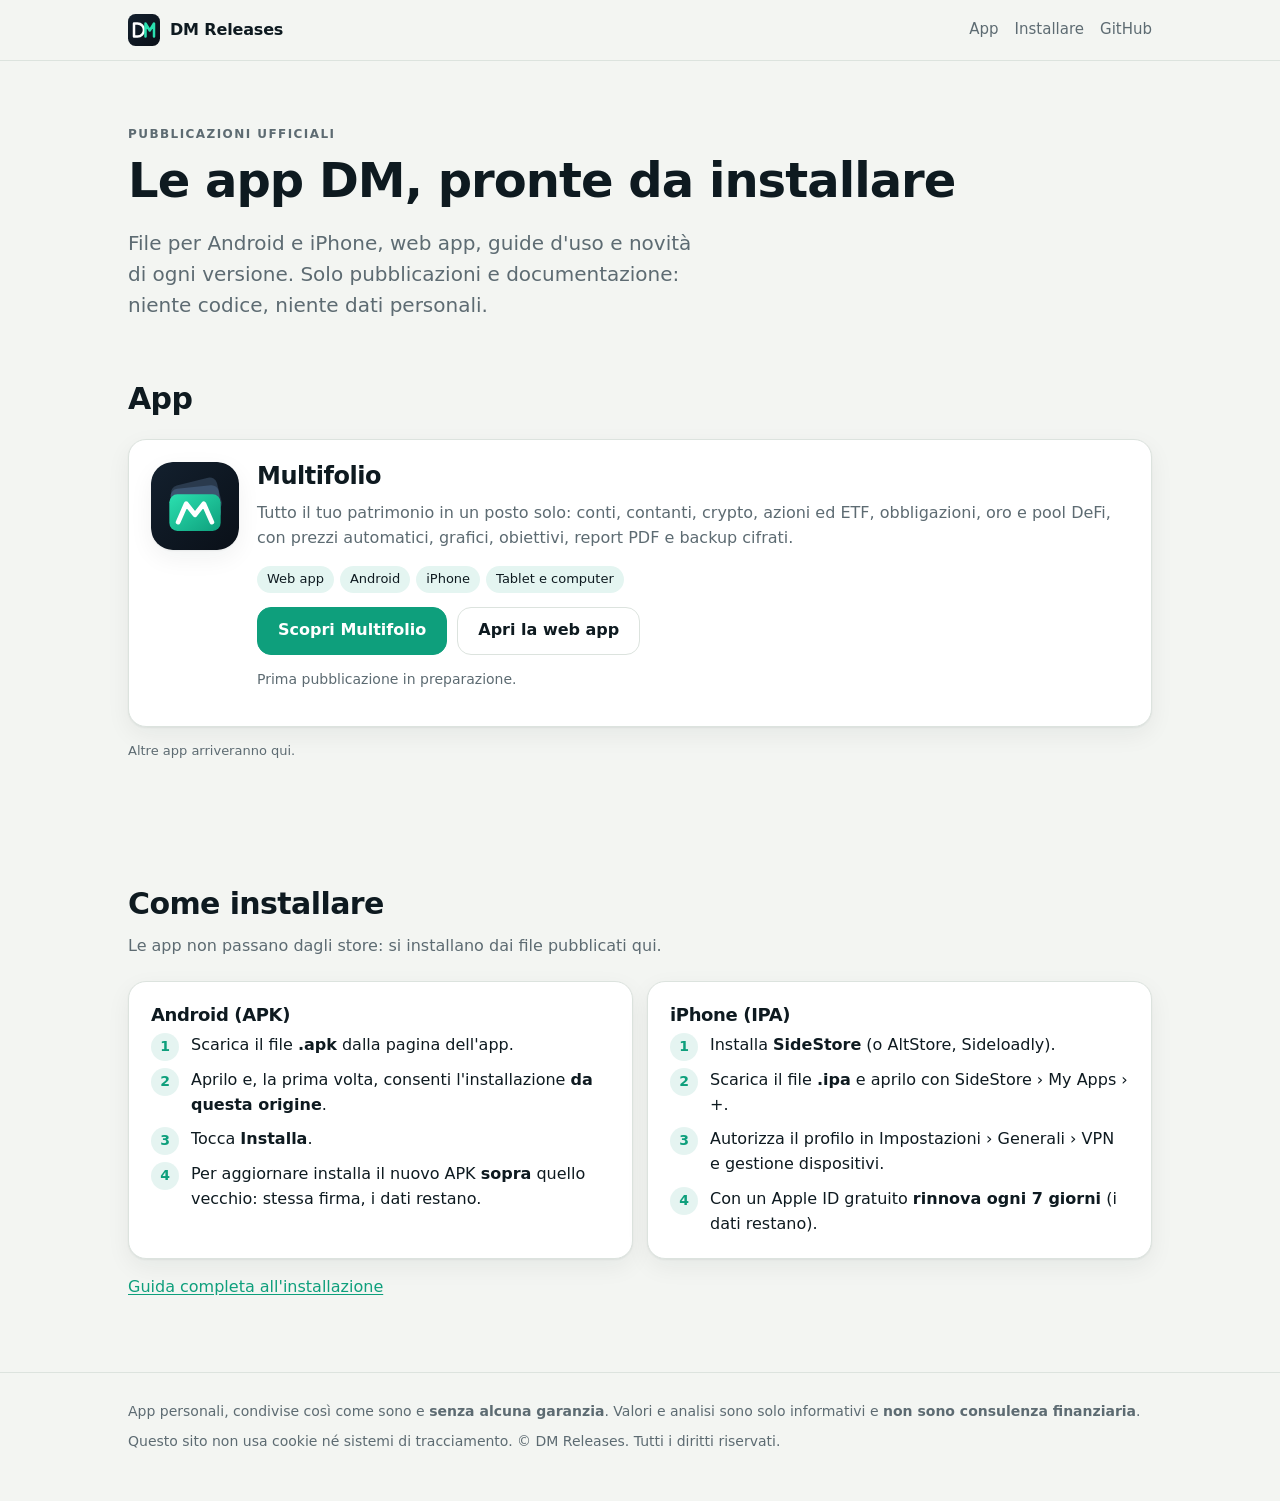
==== docs/index.html @ 2bd75a1a "DM Releases: vetrina pubblica con Multifolio - README con installazione di APK (Android) e IPA (Side" ====
<!doctype html>
<html lang="it">
<head>
  <meta charset="utf-8">
  <meta name="viewport" content="width=device-width, initial-scale=1">
  <title>DM Releases</title>
  <meta name="description" content="Pubblicazioni ufficiali delle app DM: download per Android e iPhone, web app, guide e novità.">
  <meta name="color-scheme" content="light dark">
  <meta name="theme-color" content="#f3f5f2" media="(prefers-color-scheme: light)">
  <meta name="theme-color" content="#0a1018" media="(prefers-color-scheme: dark)">
  <meta name="referrer" content="no-referrer">
  <link rel="icon" href="assets/dm.svg" type="image/svg+xml">
  <link rel="stylesheet" href="assets/stile.css">
</head>
<body>
  <header class="top">
    <div class="wrap">
      <a class="brand" href="./" aria-label="DM Releases, pagina principale">
        <img class="brand-mark" src="assets/dm.svg" alt="" width="32" height="32">
        DM Releases
      </a>
      <nav aria-label="Sezioni">
        <a href="#app">App</a>
        <a href="#installare">Installare</a>
        <a href="https://github.com/Layaris/DMReleases">GitHub</a>
      </nav>
    </div>
  </header>

  <main>
    <section class="hero">
      <div class="wrap">
        <p class="eyebrow">Pubblicazioni ufficiali</p>
        <h1>Le app DM, pronte da installare</h1>
        <p class="lead">File per Android e iPhone, web app, guide d'uso e novità di ogni
          versione. Solo pubblicazioni e documentazione: niente codice, niente dati personali.</p>
      </div>
    </section>

    <section id="app" style="padding-top:8px">
      <div class="wrap">
        <div class="section-head">
          <h2>App</h2>
        </div>

        <article class="card app-card">
          <img class="logo" src="assets/multifolio/logo.svg" alt="Logo di Multifolio" width="88" height="88">
          <div>
            <h3 style="font-size:24px">Multifolio</h3>
            <p class="muted">Tutto il tuo patrimonio in un posto solo: conti, contanti, crypto,
              azioni ed ETF, obbligazioni, oro e pool DeFi, con prezzi automatici, grafici,
              obiettivi, report PDF e backup cifrati.</p>
            <ul class="tags" aria-label="Disponibile per">
              <li>Web app</li><li>Android</li><li>iPhone</li><li>Tablet e computer</li>
            </ul>
            <div class="buttons">
              <a class="btn btn-primary" href="multifolio/">Scopri Multifolio</a>
              <a class="btn" href="https://multifolio.pages.dev" rel="noopener">Apri la web app</a>
            </div>
            <p class="status" id="mf-stato">Prima pubblicazione in preparazione.</p>
          </div>
        </article>

        <p class="note" style="margin-top:14px">Altre app arriveranno qui.</p>
      </div>
    </section>

    <section id="installare">
      <div class="wrap">
        <div class="section-head">
          <h2>Come installare</h2>
          <p class="muted">Le app non passano dagli store: si installano dai file pubblicati qui.</p>
        </div>
        <div class="two">
          <div class="card">
            <h3>Android (APK)</h3>
            <ol class="steps">
              <li>Scarica il file <strong>.apk</strong> dalla pagina dell'app.</li>
              <li>Aprilo e, la prima volta, consenti l'installazione <strong>da questa origine</strong>.</li>
              <li>Tocca <strong>Installa</strong>.</li>
              <li>Per aggiornare installa il nuovo APK <strong>sopra</strong> quello vecchio:
                stessa firma, i dati restano.</li>
            </ol>
          </div>
          <div class="card">
            <h3>iPhone (IPA)</h3>
            <ol class="steps">
              <li>Installa <strong>SideStore</strong> (o AltStore, Sideloadly).</li>
              <li>Scarica il file <strong>.ipa</strong> e aprilo con SideStore › My Apps › +.</li>
              <li>Autorizza il profilo in Impostazioni › Generali › VPN e gestione dispositivi.</li>
              <li>Con un Apple ID gratuito <strong>rinnova ogni 7 giorni</strong> (i dati restano).</li>
            </ol>
          </div>
        </div>
        <p style="margin-top:16px"><a href="https://github.com/Layaris/DMReleases#installare-unapp-su-android-file-apk">Guida completa all'installazione</a></p>
      </div>
    </section>
  </main>

  <footer>
    <div class="wrap">
      <p>App personali, condivise così come sono e <strong>senza alcuna garanzia</strong>.
        Valori e analisi sono solo informativi e <strong>non sono consulenza finanziaria</strong>.</p>
      <p>Questo sito non usa cookie né sistemi di tracciamento. © DM Releases. Tutti i diritti riservati.</p>
    </div>
  </footer>

  <script>
    // Stato dell'ultima versione di Multifolio, se pubblicata (multifolio/latest.json).
    fetch('multifolio/latest.json', { cache: 'no-store' })
      .then(function (r) { return r.ok ? r.json() : null; })
      .then(function (d) {
        if (!d || d.app !== 'multifolio') return;
        var parti = [];
        if (d.apk && d.version) parti.push('Android ' + d.version);
        if (d.ipa && d.ipa_version) parti.push('iPhone ' + d.ipa_version);
        if (parti.length) document.getElementById('mf-stato').textContent = 'Ultima versione: ' + parti.join(' · ');
      })
      .catch(function () {});
  </script>
</body>
</html>
---- docs/assets/stile.css ----
/* DM Releases – stile del sito (nessuna libreria esterna, solo font di sistema). */
:root {
  color-scheme: light dark;
  --bg: #f3f5f2;
  --surface: #ffffff;
  --surface-alt: #eaefeb;
  --fg: #0e1a20;
  --muted: #5d6b72;
  --line: #dce3de;
  --accent: #0e9f7c;
  --accent-fg: #ffffff;
  --accent-soft: rgba(14, 159, 124, 0.11);
  --shadow: 0 1px 2px rgba(14, 26, 32, 0.06), 0 8px 24px rgba(14, 26, 32, 0.06);
  --radius: 18px;
  --max: 1080px;
  --font: system-ui, -apple-system, "Segoe UI", Roboto, "Helvetica Neue", Arial, sans-serif;
}
@media (prefers-color-scheme: dark) {
  :root {
    --bg: #0a1018;
    --surface: #121b26;
    --surface-alt: #1a2533;
    --fg: #e8eef2;
    --muted: #8a98a8;
    --line: #223042;
    --accent: #19c39a;
    --accent-fg: #06261d;
    --accent-soft: rgba(25, 195, 154, 0.14);
    --shadow: 0 1px 2px rgba(0, 0, 0, 0.4), 0 8px 24px rgba(0, 0, 0, 0.25);
  }
}

*, *::before, *::after { box-sizing: border-box; }
html { -webkit-text-size-adjust: 100%; }
body {
  margin: 0;
  background: var(--bg);
  color: var(--fg);
  font-family: var(--font);
  font-size: 16px;
  line-height: 1.55;
  overflow-x: hidden;
}
img { max-width: 100%; height: auto; display: block; }
a { color: var(--accent); text-underline-offset: 2px; }
a:focus-visible, button:focus-visible { outline: 3px solid var(--accent); outline-offset: 2px; border-radius: 8px; }

.wrap { width: 100%; max-width: var(--max); margin: 0 auto; padding: 0 16px; }
@media (min-width: 720px) { .wrap { padding: 0 28px; } }

/* Barra in alto */
.top { border-bottom: 1px solid var(--line); background: var(--bg); }
.top .wrap { display: flex; align-items: center; justify-content: space-between; gap: 12px; min-height: 60px; }
.brand { display: flex; align-items: center; gap: 10px; color: var(--fg); text-decoration: none; font-weight: 700; letter-spacing: -0.01em; }
.brand-mark { width: 32px; height: 32px; flex: none; }
.top nav { display: flex; gap: 16px; font-size: 15px; }
.top nav a { color: var(--muted); text-decoration: none; }
.top nav a:hover { color: var(--fg); }
@media (max-width: 400px) { .top nav { gap: 12px; font-size: 14px; } }
@media (max-width: 359px) { .top nav a:nth-child(n+3) { display: none; } }

/* Titoli e testo */
h1, h2, h3 { line-height: 1.2; letter-spacing: -0.02em; margin: 0 0 0.4em; }
h1 { font-size: clamp(30px, 6vw, 48px); font-weight: 800; }
h2 { font-size: clamp(22px, 3.6vw, 30px); font-weight: 750; }
h3 { font-size: 18px; font-weight: 700; }
p { margin: 0 0 1em; }
.lead { font-size: clamp(17px, 2.2vw, 20px); color: var(--muted); max-width: 46ch; }
.muted { color: var(--muted); }
.small { font-size: 14px; }
section { padding: 40px 0; }
@media (min-width: 720px) { section { padding: 56px 0; } }
.section-head { margin-bottom: 22px; }
.eyebrow { text-transform: uppercase; letter-spacing: 0.12em; font-size: 12px; font-weight: 700; color: var(--muted); margin-bottom: 8px; }

/* Pulsanti */
.buttons { display: flex; flex-wrap: wrap; gap: 10px; }
.btn {
  display: inline-flex; align-items: center; justify-content: center; gap: 8px;
  min-height: 48px; padding: 0 20px; border-radius: 14px;
  border: 1px solid var(--line); background: var(--surface); color: var(--fg);
  font: inherit; font-weight: 650; text-decoration: none; cursor: pointer;
  transition: transform 0.12s ease, background 0.12s ease;
}
.btn:hover { transform: translateY(-1px); }
.btn svg { width: 20px; height: 20px; flex: none; }
.btn-primary { background: var(--accent); border-color: var(--accent); color: var(--accent-fg); }
.btn[aria-disabled="true"] { color: var(--muted); cursor: default; transform: none; background: var(--surface-alt); }
.btn .sub { font-weight: 500; font-size: 13px; opacity: 0.85; }
@media (max-width: 480px) { .buttons .btn { flex: 1 1 100%; } }

/* Schede */
.card { background: var(--surface); border: 1px solid var(--line); border-radius: var(--radius); padding: 22px; box-shadow: var(--shadow); }
.grid { display: grid; gap: 14px; grid-template-columns: repeat(auto-fill, minmax(280px, 1fr)); }
.feature h3 { display: flex; align-items: center; gap: 10px; }
.feature .ico { width: 36px; height: 36px; border-radius: 10px; background: var(--accent-soft); color: var(--accent); display: grid; place-items: center; flex: none; }
.feature .ico svg { width: 20px; height: 20px; }
.feature p { color: var(--muted); margin: 0; font-size: 15px; }

/* Hero */
.hero { padding: 40px 0 24px; }
@media (min-width: 720px) { .hero { padding: 64px 0 32px; } }
.hero-grid { display: grid; gap: 28px; align-items: center; }
@media (min-width: 860px) { .hero-grid { grid-template-columns: 1.1fr 0.9fr; } }
.app-title { display: flex; align-items: center; gap: 16px; margin-bottom: 14px; }
.app-title img { width: 72px; height: 72px; border-radius: 18px; box-shadow: var(--shadow); }
.app-title h1 { margin: 0; }
.hero-shot { display: flex; justify-content: center; gap: 14px; }
.hero-shot picture { display: block; width: 46%; max-width: 230px; }
.hero-shot img { width: 100%; border-radius: 22px; border: 1px solid var(--line); box-shadow: var(--shadow); }
.hero-shot picture:nth-child(2) { margin-top: 36px; }
.status { margin-top: 14px; font-size: 14px; color: var(--muted); }

/* Elenco delle app (pagina principale) */
.app-card { display: grid; gap: 18px; }
@media (min-width: 720px) { .app-card { grid-template-columns: auto 1fr; align-items: start; } }
.app-card .logo { width: 88px; height: 88px; border-radius: 22px; box-shadow: var(--shadow); }
.tags { display: flex; flex-wrap: wrap; gap: 6px; margin: 0 0 14px; padding: 0; list-style: none; }
.tags li { font-size: 13px; padding: 3px 10px; border-radius: 999px; background: var(--accent-soft); color: var(--fg); }

/* Galleria */
.gallery { display: flex; gap: 14px; overflow-x: auto; scroll-snap-type: x mandatory; padding: 4px 2px 16px; -webkit-overflow-scrolling: touch; }
.gallery figure { margin: 0; flex: none; scroll-snap-align: start; }
.gallery.phone figure { width: min(62vw, 220px); }
.gallery.wide figure { width: min(86vw, 560px); }
.gallery img { width: 100%; border-radius: 18px; border: 1px solid var(--line); background: var(--surface); }
.gallery.phone img { border-radius: 22px; }
.gallery figcaption { font-size: 13px; color: var(--muted); margin-top: 8px; }
.gallery a { display: block; }
.note { font-size: 13px; color: var(--muted); }

/* Passi numerati */
.steps { counter-reset: s; list-style: none; padding: 0; margin: 0; display: grid; gap: 10px; }
.steps li { counter-increment: s; position: relative; padding-left: 40px; }
.steps li::before { content: counter(s); position: absolute; left: 0; top: 0; width: 28px; height: 28px; border-radius: 50%; background: var(--accent-soft); color: var(--accent); font-weight: 700; font-size: 14px; display: grid; place-items: center; }
.two { display: grid; gap: 14px; }
@media (min-width: 760px) { .two { grid-template-columns: 1fr 1fr; } }

/* Piè di pagina */
footer { border-top: 1px solid var(--line); padding: 28px 0 40px; font-size: 14px; color: var(--muted); }
footer p { margin: 0 0 8px; }
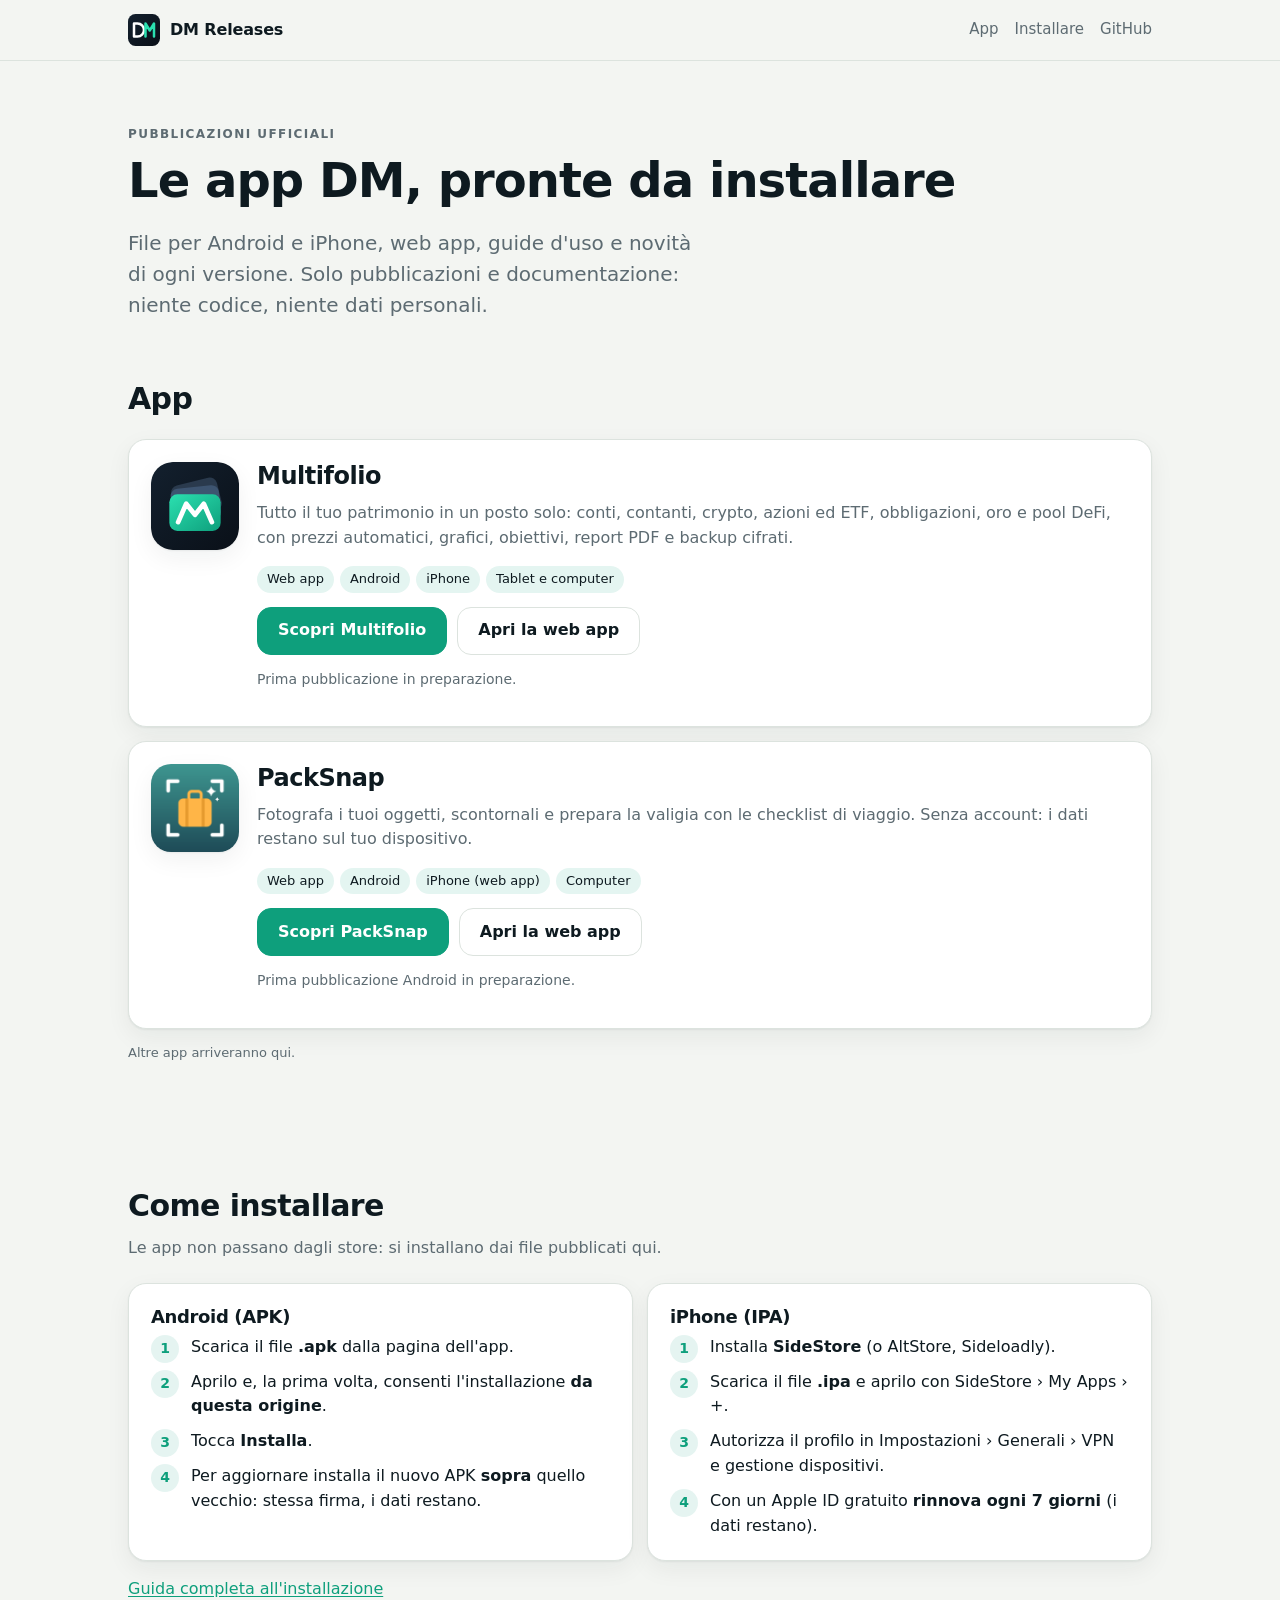
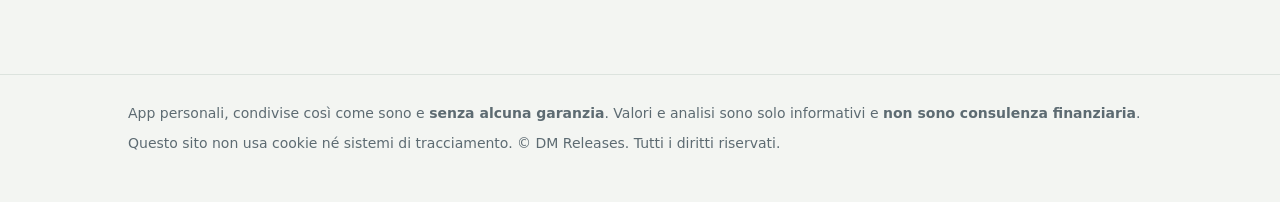
==== commit 0ae26118: "PackSnap: descrizione, guida, novità, privacy, grafica e pagina del sito - packsnap/: README (Androi" ====
--- a/docs/index.html
+++ b/docs/index.html
@@ -61,6 +61,23 @@
           </div>
         </article>
 
+        <article class="card app-card" style="margin-top:14px">
+          <img class="logo" src="assets/packsnap/icona-192.png" alt="Icona di PackSnap" width="88" height="88" style="border-radius:20px">
+          <div>
+            <h3 style="font-size:24px">PackSnap</h3>
+            <p class="muted">Fotografa i tuoi oggetti, scontornali e prepara la valigia con le checklist
+              di viaggio. Senza account: i dati restano sul tuo dispositivo.</p>
+            <ul class="tags" aria-label="Disponibile per">
+              <li>Web app</li><li>Android</li><li>iPhone (web app)</li><li>Computer</li>
+            </ul>
+            <div class="buttons">
+              <a class="btn btn-primary" href="packsnap/">Scopri PackSnap</a>
+              <a class="btn" href="https://dmpacksnap.pages.dev" rel="noopener">Apri la web app</a>
+            </div>
+            <p class="status" id="ps-stato">Prima pubblicazione Android in preparazione.</p>
+          </div>
+        </article>
+
         <p class="note" style="margin-top:14px">Altre app arriveranno qui.</p>
       </div>
     </section>
@@ -117,6 +134,17 @@
         if (parti.length) document.getElementById('mf-stato').textContent = 'Ultima versione: ' + parti.join(' · ');
       })
       .catch(function () {});
+    // Stato dell'ultima versione di PackSnap, se pubblicata (packsnap/latest.json).
+    fetch('packsnap/latest.json', { cache: 'no-store' })
+      .then(function (r) { return r.ok ? r.json() : null; })
+      .then(function (d) {
+        if (!d || d.app !== 'packsnap') return;
+        var parti = [];
+        if (d.apk && d.version) parti.push('Android ' + d.version + (d.build ? ' (build ' + d.build + ')' : ''));
+        if (d.ipa && d.ipa_version) parti.push('iPhone ' + d.ipa_version);
+        if (parti.length) document.getElementById('ps-stato').textContent = 'Ultima versione: ' + parti.join(' · ');
+      })
+      .catch(function () {});
   </script>
 </body>
 </html>
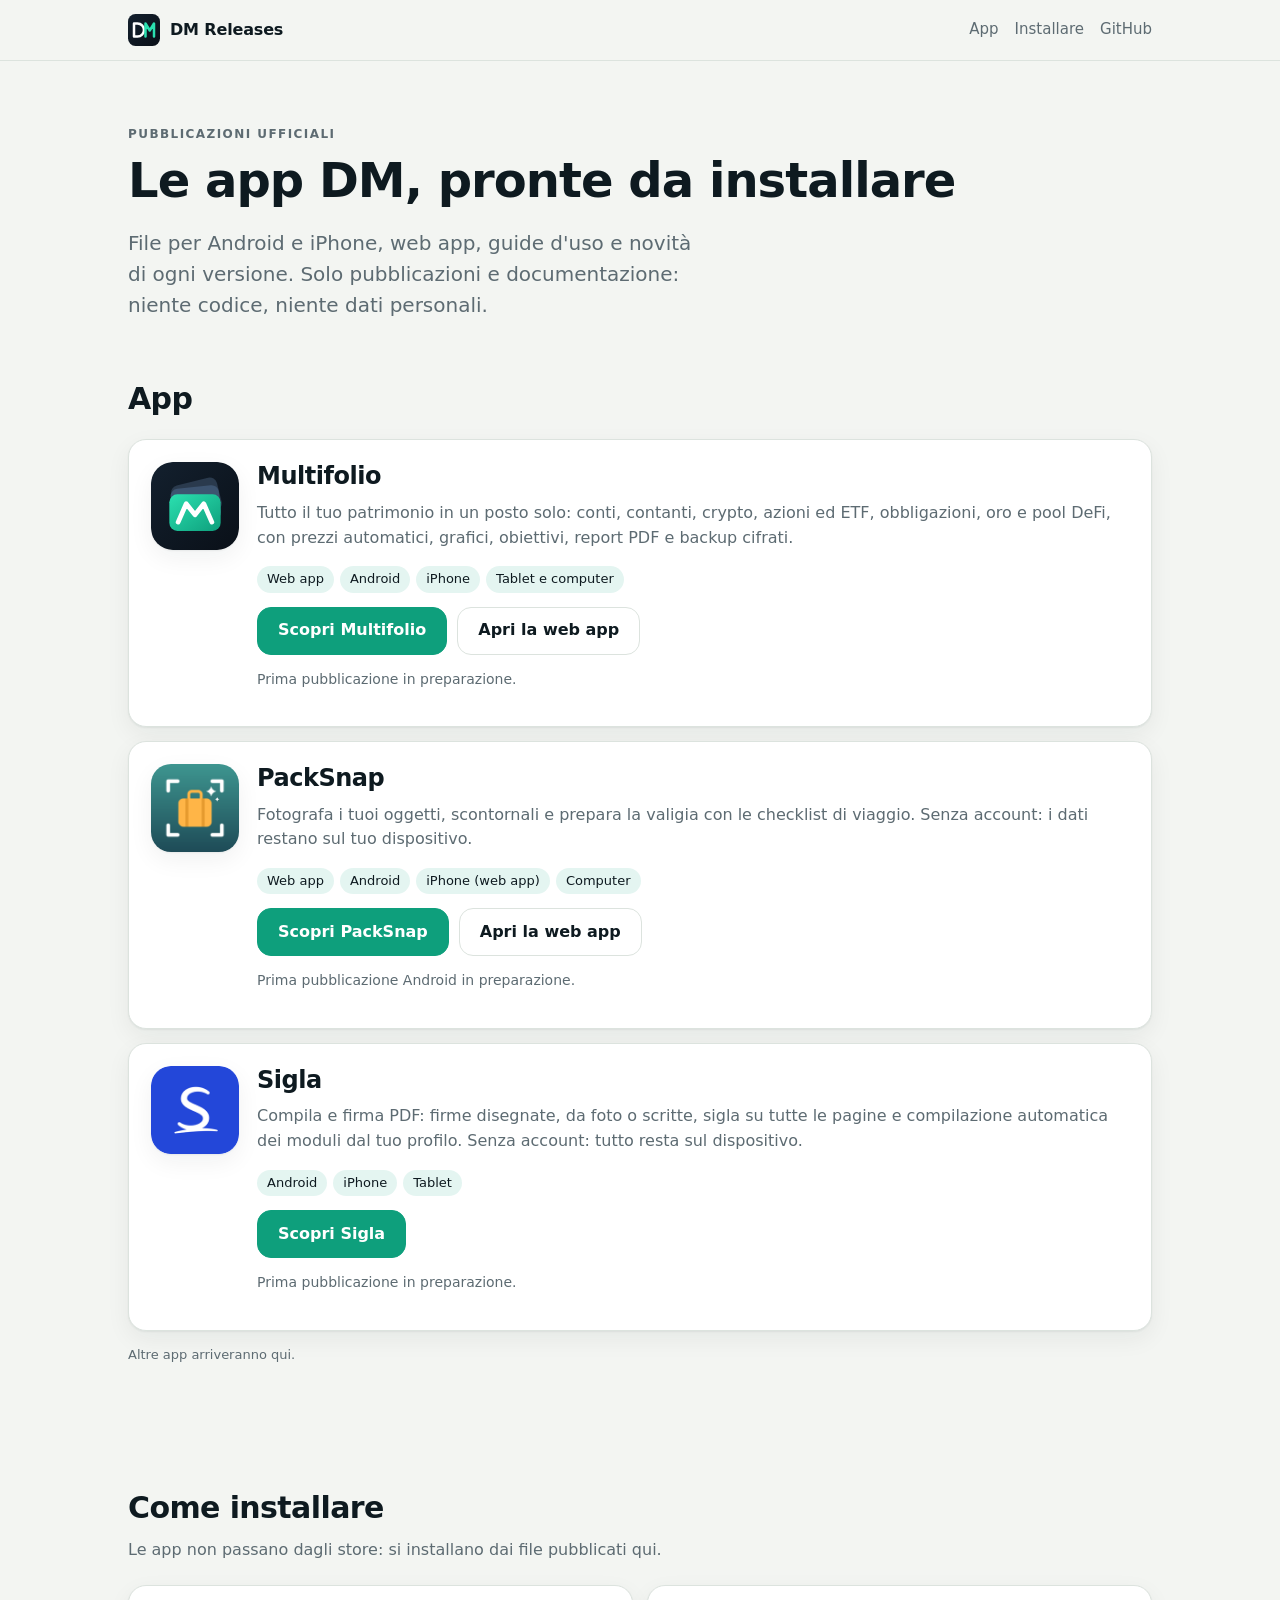
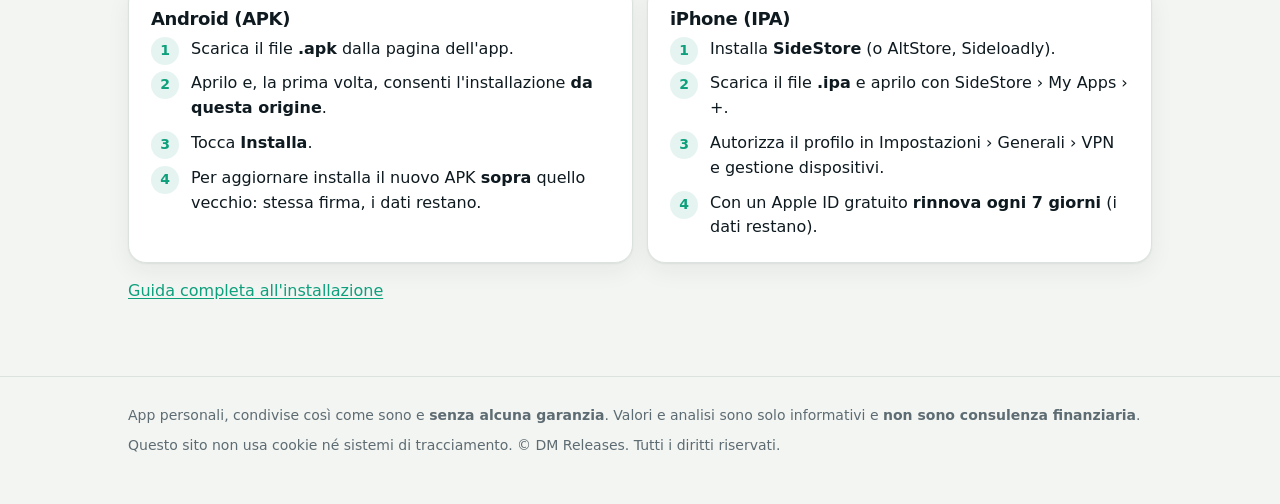
==== commit 5542b5ec: "Sigla: descrizione, guida, novità, privacy, grafica e pagina del sito - sigla/: README (Android APK," ====
--- a/docs/index.html
+++ b/docs/index.html
@@ -78,6 +78,22 @@
           </div>
         </article>
 
+        <article class="card app-card" style="margin-top:14px">
+          <img class="logo" src="assets/sigla/icona-192.png" alt="Icona di Sigla" width="88" height="88" style="border-radius:20px">
+          <div>
+            <h3 style="font-size:24px">Sigla</h3>
+            <p class="muted">Compila e firma PDF: firme disegnate, da foto o scritte, sigla su tutte le pagine e
+              compilazione automatica dei moduli dal tuo profilo. Senza account: tutto resta sul dispositivo.</p>
+            <ul class="tags" aria-label="Disponibile per">
+              <li>Android</li><li>iPhone</li><li>Tablet</li>
+            </ul>
+            <div class="buttons">
+              <a class="btn btn-primary" href="sigla/">Scopri Sigla</a>
+            </div>
+            <p class="status" id="sg-stato">Prima pubblicazione in preparazione.</p>
+          </div>
+        </article>
+
         <p class="note" style="margin-top:14px">Altre app arriveranno qui.</p>
       </div>
     </section>
@@ -145,6 +161,17 @@
         if (parti.length) document.getElementById('ps-stato').textContent = 'Ultima versione: ' + parti.join(' · ');
       })
       .catch(function () {});
+    // Stato dell'ultima versione di Sigla, se pubblicata (sigla/latest.json).
+    fetch('sigla/latest.json', { cache: 'no-store' })
+      .then(function (r) { return r.ok ? r.json() : null; })
+      .then(function (d) {
+        if (!d || d.app !== 'sigla') return;
+        var parti = [];
+        if (d.apk && d.version) parti.push('Android ' + d.version + (d.build ? ' (build ' + d.build + ')' : ''));
+        if (d.ipa && d.ipa_version) parti.push('iPhone ' + d.ipa_version);
+        if (parti.length) document.getElementById('sg-stato').textContent = 'Ultima versione: ' + parti.join(' · ');
+      })
+      .catch(function () {});
   </script>
 </body>
 </html>
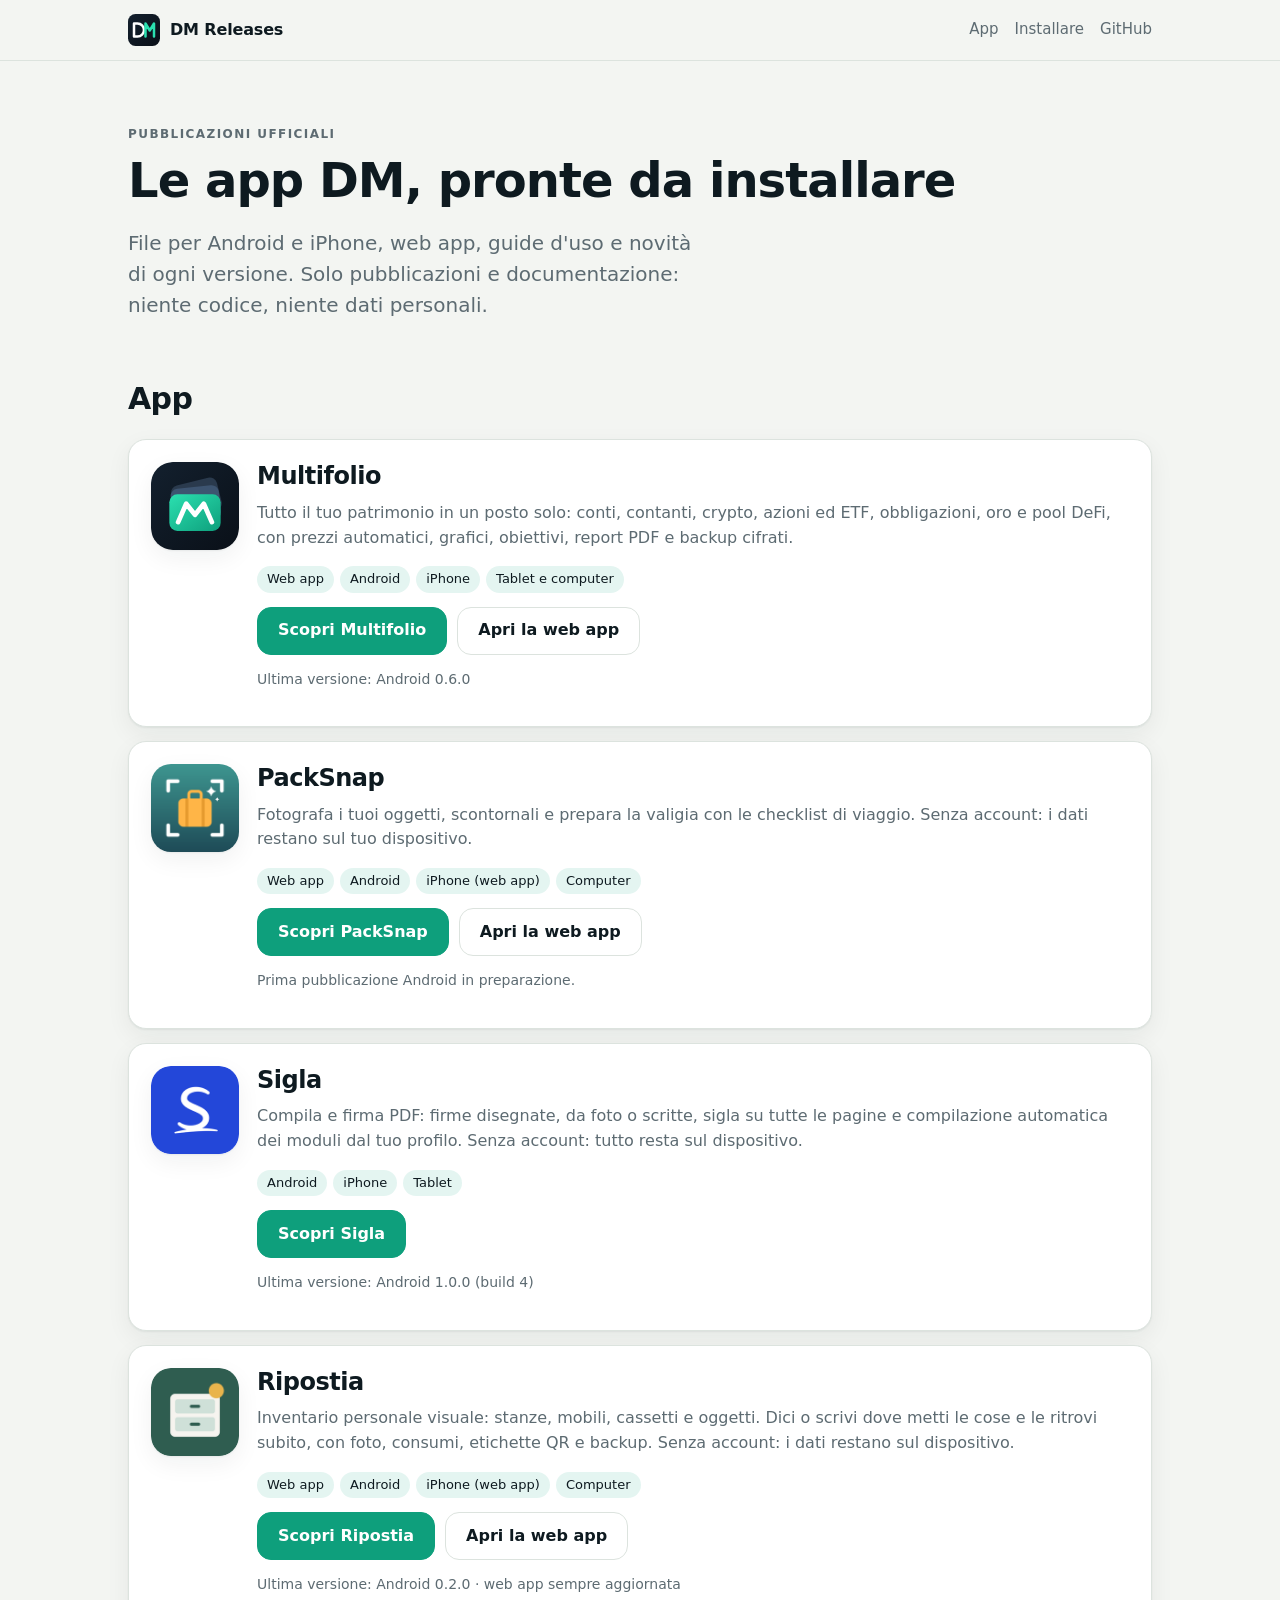
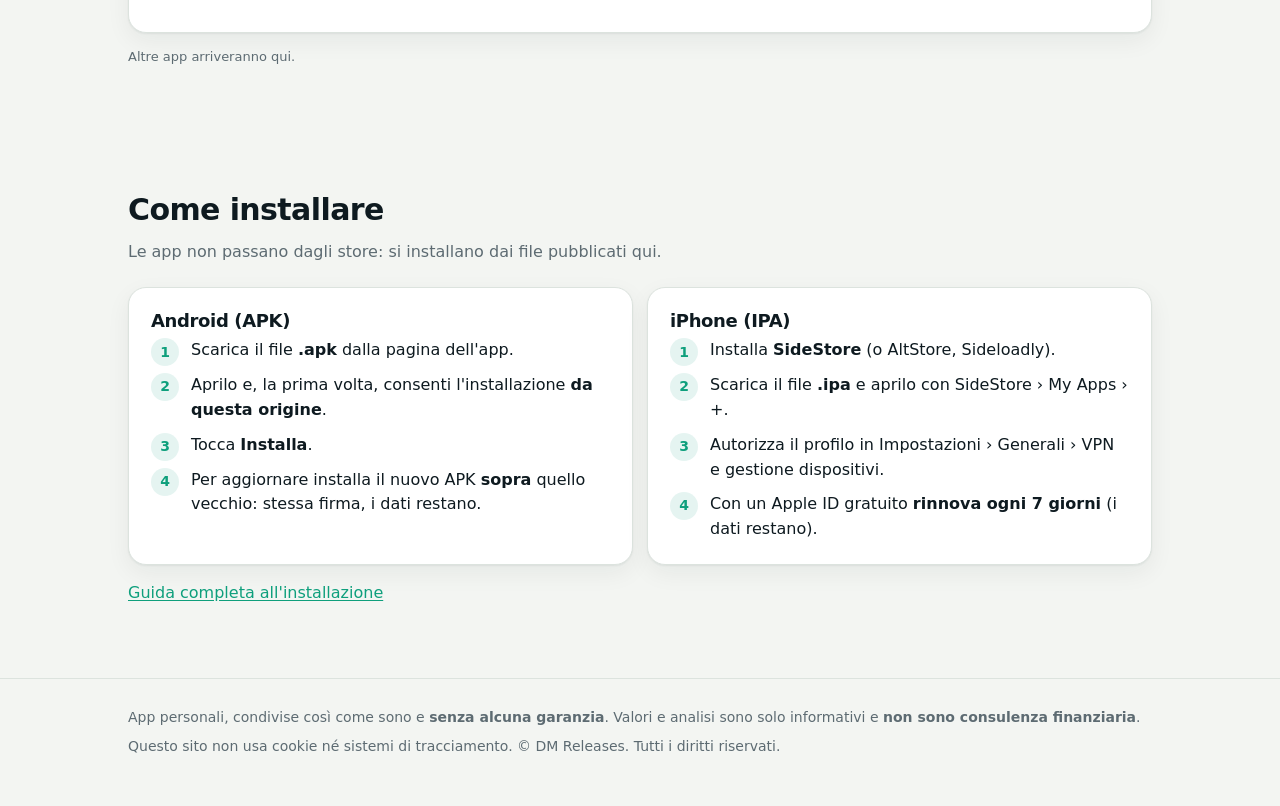
==== commit 099be0be: "Ripostia sul sito: pagina con novità e versione automatiche, scheda in home, note 0.2.0 per l'utente" ====
--- a/docs/index.html
+++ b/docs/index.html
@@ -94,6 +94,23 @@
           </div>
         </article>
 
+        <article class="card app-card" style="margin-top:14px">
+          <img class="logo" src="assets/ripostia/icona-192.png" alt="Icona di Ripostia" width="88" height="88" style="border-radius:20px">
+          <div>
+            <h3 style="font-size:24px">Ripostia</h3>
+            <p class="muted">Inventario personale visuale: stanze, mobili, cassetti e oggetti. Dici o scrivi dove metti le cose
+              e le ritrovi subito, con foto, consumi, etichette QR e backup. Senza account: i dati restano sul dispositivo.</p>
+            <ul class="tags" aria-label="Disponibile per">
+              <li>Web app</li><li>Android</li><li>iPhone (web app)</li><li>Computer</li>
+            </ul>
+            <div class="buttons">
+              <a class="btn btn-primary" href="ripostia/">Scopri Ripostia</a>
+              <a class="btn" href="https://ripostia.pages.dev" rel="noopener">Apri la web app</a>
+            </div>
+            <p class="status" id="rp-stato">Prima pubblicazione in preparazione.</p>
+          </div>
+        </article>
+
         <p class="note" style="margin-top:14px">Altre app arriveranno qui.</p>
       </div>
     </section>
@@ -172,6 +189,14 @@
         if (parti.length) document.getElementById('sg-stato').textContent = 'Ultima versione: ' + parti.join(' · ');
       })
       .catch(function () {});
+    // Stato dell'ultima versione di Ripostia, se pubblicata (ripostia/latest.json).
+    fetch('ripostia/latest.json', { cache: 'no-store' })
+      .then(function (r) { return r.ok ? r.json() : null; })
+      .then(function (d) {
+        if (!d || d.app !== 'ripostia' || !d.apk || !d.version) return;
+        document.getElementById('rp-stato').textContent = 'Ultima versione: Android ' + d.version + ' · web app sempre aggiornata';
+      })
+      .catch(function () {});
   </script>
 </body>
 </html>
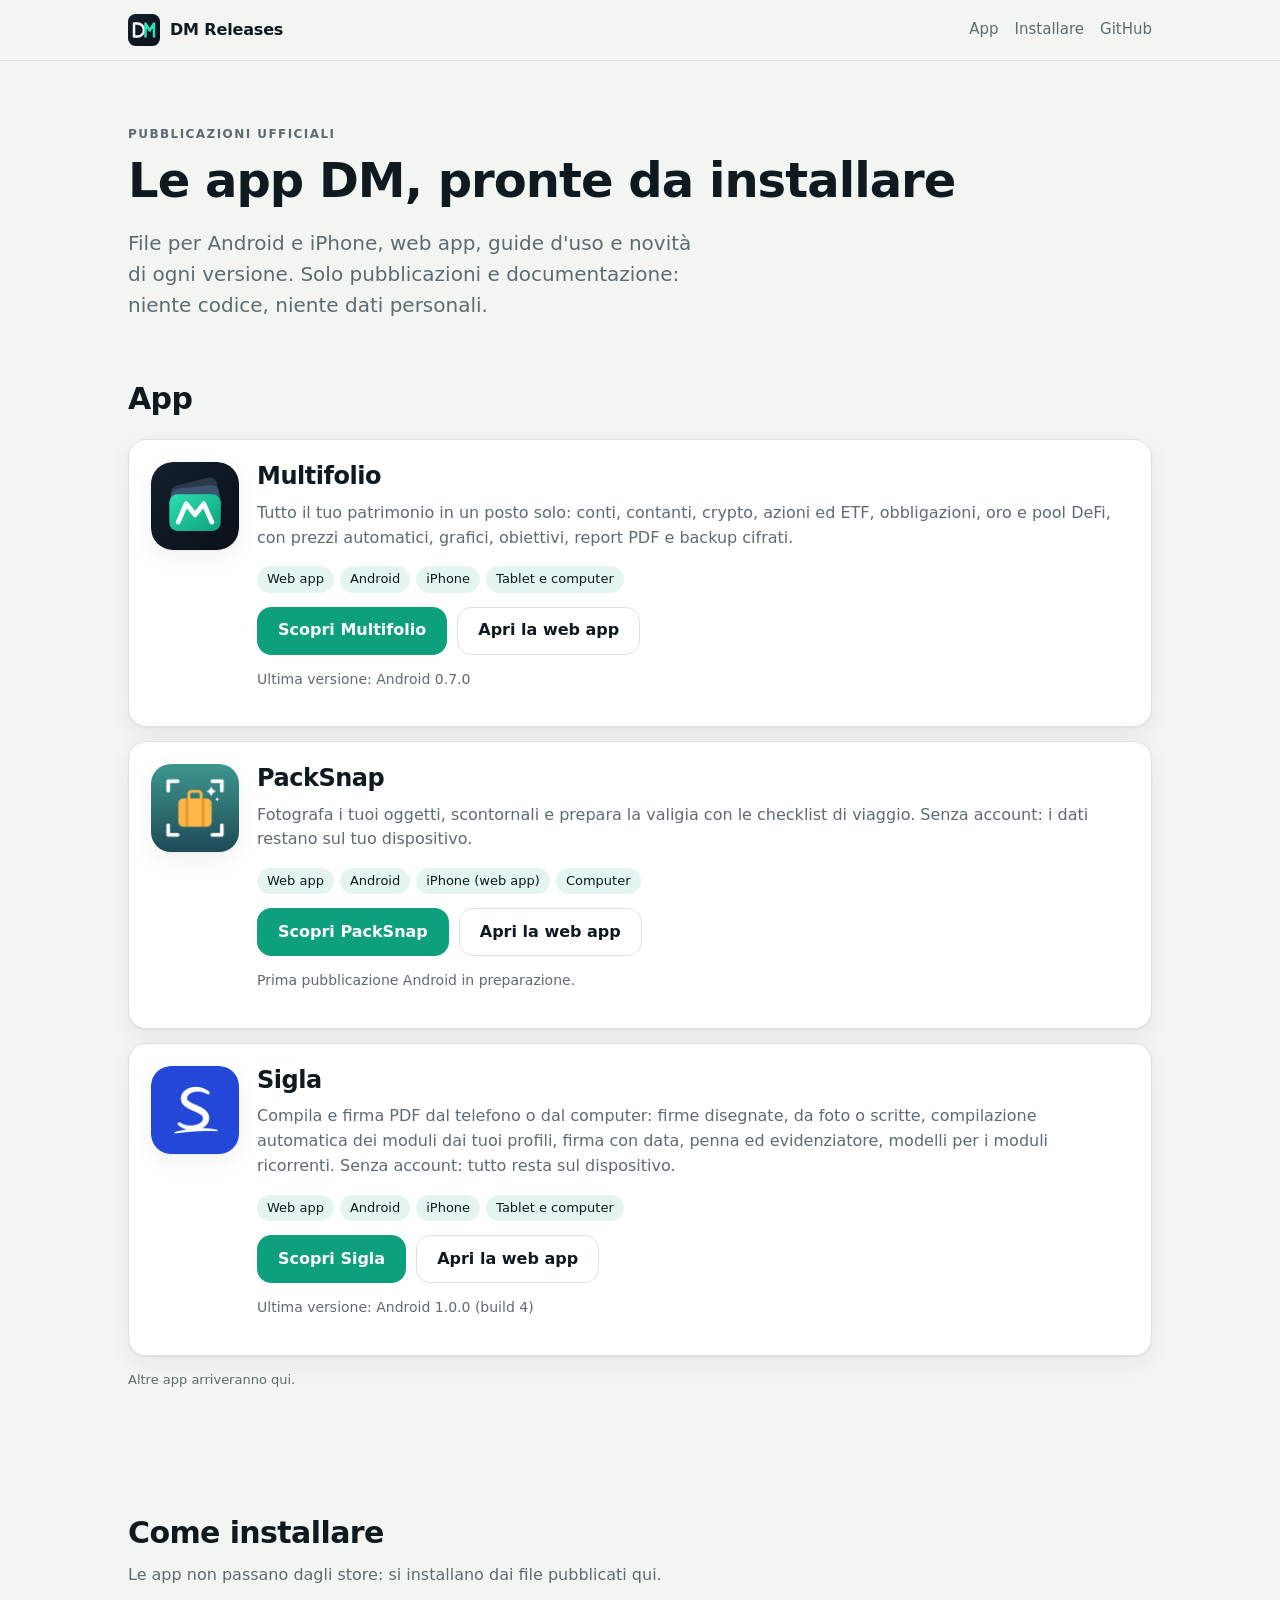
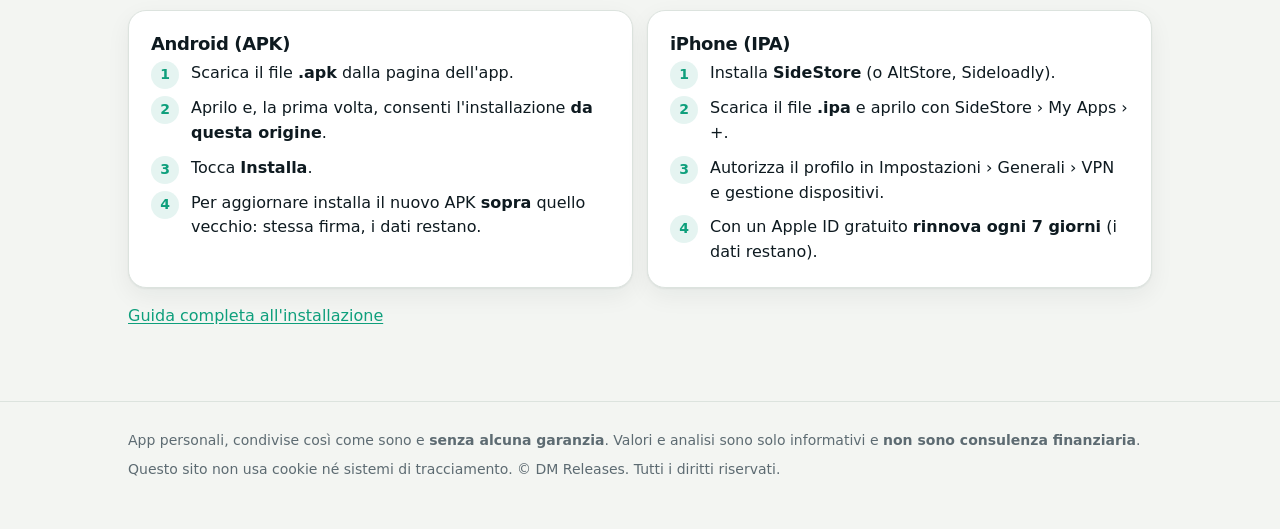
==== commit 802f906f: "Sigla: screenshot nuovi (generati in automatico), web app nella home, galleria computer Co-Authored-" ====
--- a/docs/index.html
+++ b/docs/index.html
@@ -82,32 +82,17 @@
           <img class="logo" src="assets/sigla/icona-192.png" alt="Icona di Sigla" width="88" height="88" style="border-radius:20px">
           <div>
             <h3 style="font-size:24px">Sigla</h3>
-            <p class="muted">Compila e firma PDF: firme disegnate, da foto o scritte, sigla su tutte le pagine e
-              compilazione automatica dei moduli dal tuo profilo. Senza account: tutto resta sul dispositivo.</p>
+            <p class="muted">Compila e firma PDF dal telefono o dal computer: firme disegnate, da foto o scritte,
+              compilazione automatica dei moduli dai tuoi profili, firma con data, penna ed evidenziatore,
+              modelli per i moduli ricorrenti. Senza account: tutto resta sul dispositivo.</p>
             <ul class="tags" aria-label="Disponibile per">
-              <li>Android</li><li>iPhone</li><li>Tablet</li>
+              <li>Web app</li><li>Android</li><li>iPhone</li><li>Tablet e computer</li>
             </ul>
             <div class="buttons">
               <a class="btn btn-primary" href="sigla/">Scopri Sigla</a>
+              <a class="btn" href="https://dmsigla.pages.dev" rel="noopener">Apri la web app</a>
             </div>
             <p class="status" id="sg-stato">Prima pubblicazione in preparazione.</p>
-          </div>
-        </article>
-
-        <article class="card app-card" style="margin-top:14px">
-          <img class="logo" src="assets/ripostia/icona-192.png" alt="Icona di Ripostia" width="88" height="88" style="border-radius:20px">
-          <div>
-            <h3 style="font-size:24px">Ripostia</h3>
-            <p class="muted">Inventario personale visuale: stanze, mobili, cassetti e oggetti. Dici o scrivi dove metti le cose
-              e le ritrovi subito, con foto, consumi, etichette QR e backup. Senza account: i dati restano sul dispositivo.</p>
-            <ul class="tags" aria-label="Disponibile per">
-              <li>Web app</li><li>Android</li><li>iPhone (web app)</li><li>Computer</li>
-            </ul>
-            <div class="buttons">
-              <a class="btn btn-primary" href="ripostia/">Scopri Ripostia</a>
-              <a class="btn" href="https://ripostia.pages.dev" rel="noopener">Apri la web app</a>
-            </div>
-            <p class="status" id="rp-stato">Prima pubblicazione in preparazione.</p>
           </div>
         </article>
 
@@ -189,14 +174,6 @@
         if (parti.length) document.getElementById('sg-stato').textContent = 'Ultima versione: ' + parti.join(' · ');
       })
       .catch(function () {});
-    // Stato dell'ultima versione di Ripostia, se pubblicata (ripostia/latest.json).
-    fetch('ripostia/latest.json', { cache: 'no-store' })
-      .then(function (r) { return r.ok ? r.json() : null; })
-      .then(function (d) {
-        if (!d || d.app !== 'ripostia' || !d.apk || !d.version) return;
-        document.getElementById('rp-stato').textContent = 'Ultima versione: Android ' + d.version + ' · web app sempre aggiornata';
-      })
-      .catch(function () {});
   </script>
 </body>
 </html>
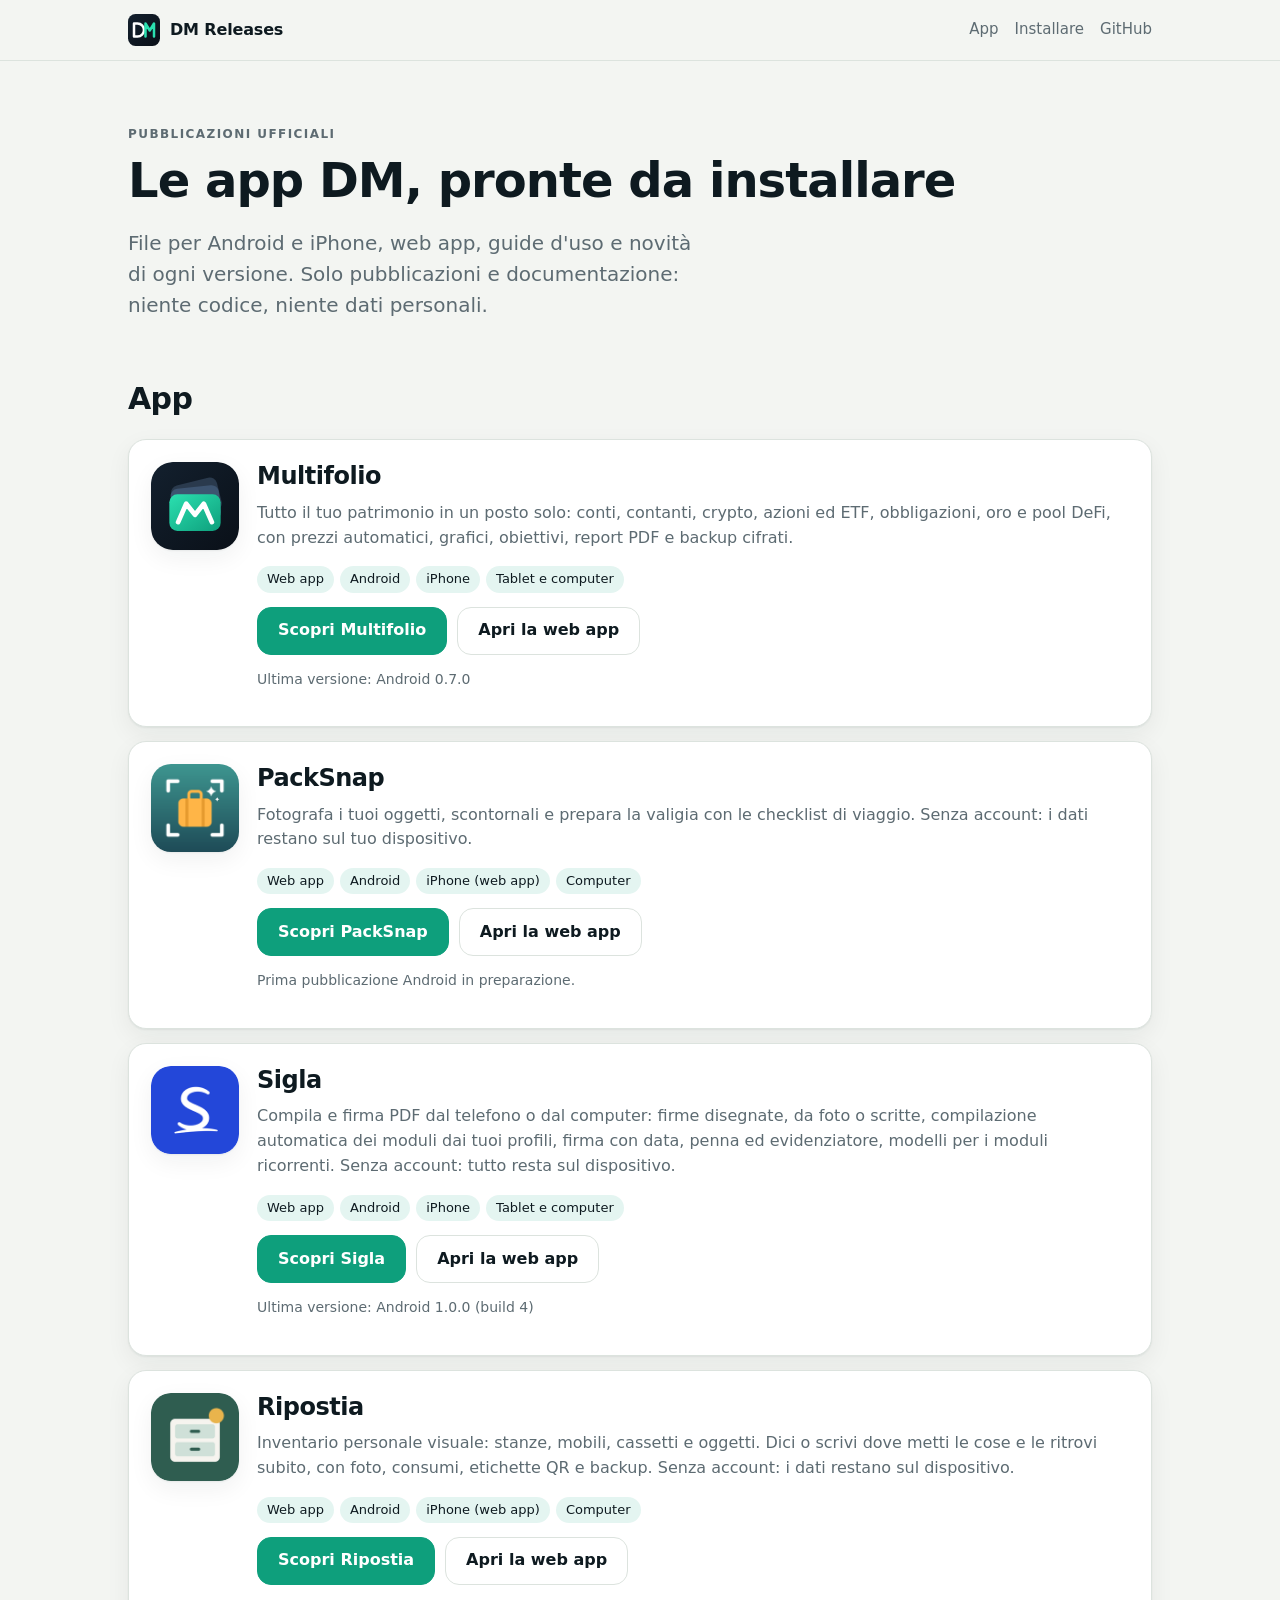
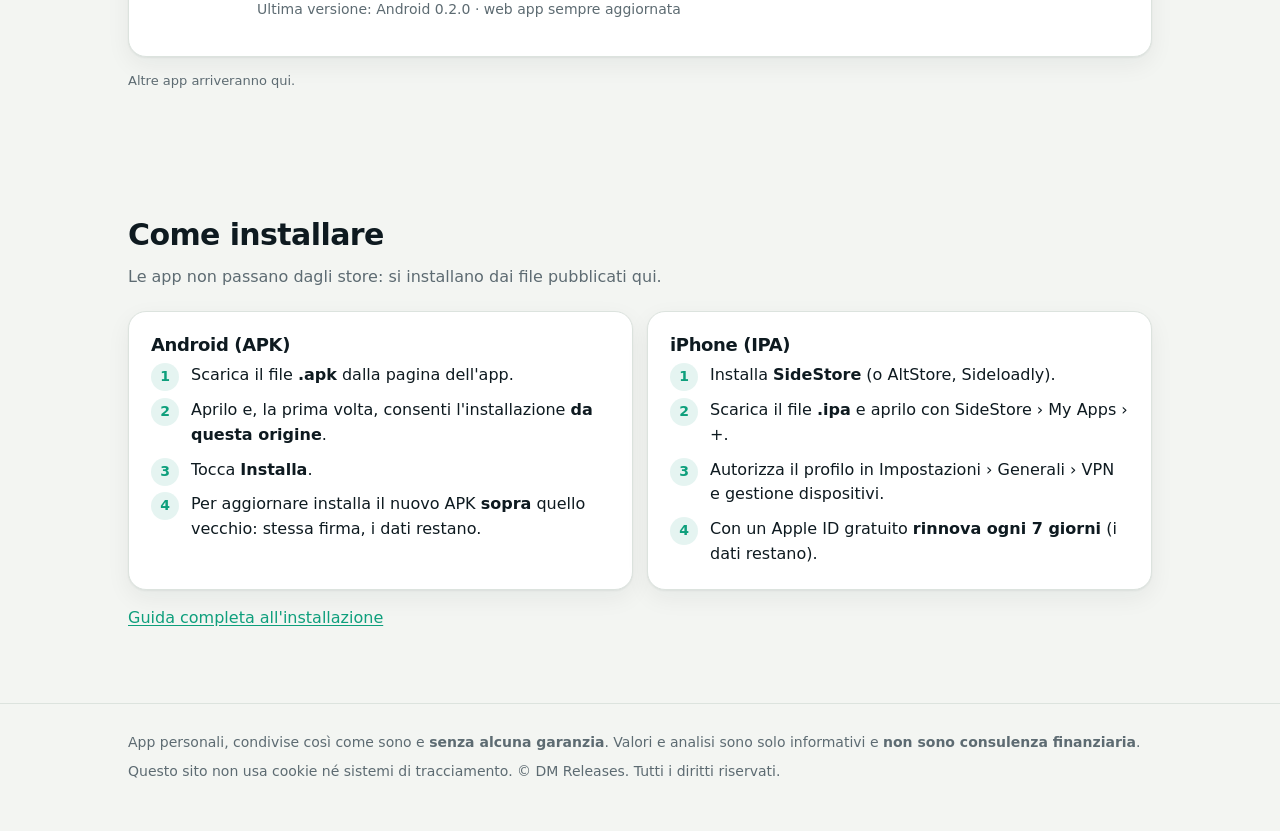
==== commit a5c78241: "Merge pull request #9 from Layaris/claude/determined-keller-5b8xki Sigla: screenshot nuovi, web app " ====
--- a/docs/index.html
+++ b/docs/index.html
@@ -96,6 +96,23 @@
           </div>
         </article>
 
+        <article class="card app-card" style="margin-top:14px">
+          <img class="logo" src="assets/ripostia/icona-192.png" alt="Icona di Ripostia" width="88" height="88" style="border-radius:20px">
+          <div>
+            <h3 style="font-size:24px">Ripostia</h3>
+            <p class="muted">Inventario personale visuale: stanze, mobili, cassetti e oggetti. Dici o scrivi dove metti le cose
+              e le ritrovi subito, con foto, consumi, etichette QR e backup. Senza account: i dati restano sul dispositivo.</p>
+            <ul class="tags" aria-label="Disponibile per">
+              <li>Web app</li><li>Android</li><li>iPhone (web app)</li><li>Computer</li>
+            </ul>
+            <div class="buttons">
+              <a class="btn btn-primary" href="ripostia/">Scopri Ripostia</a>
+              <a class="btn" href="https://ripostia.pages.dev" rel="noopener">Apri la web app</a>
+            </div>
+            <p class="status" id="rp-stato">Prima pubblicazione in preparazione.</p>
+          </div>
+        </article>
+
         <p class="note" style="margin-top:14px">Altre app arriveranno qui.</p>
       </div>
     </section>
@@ -174,6 +191,14 @@
         if (parti.length) document.getElementById('sg-stato').textContent = 'Ultima versione: ' + parti.join(' · ');
       })
       .catch(function () {});
+    // Stato dell'ultima versione di Ripostia, se pubblicata (ripostia/latest.json).
+    fetch('ripostia/latest.json', { cache: 'no-store' })
+      .then(function (r) { return r.ok ? r.json() : null; })
+      .then(function (d) {
+        if (!d || d.app !== 'ripostia' || !d.apk || !d.version) return;
+        document.getElementById('rp-stato').textContent = 'Ultima versione: Android ' + d.version + ' · web app sempre aggiornata';
+      })
+      .catch(function () {});
   </script>
 </body>
 </html>
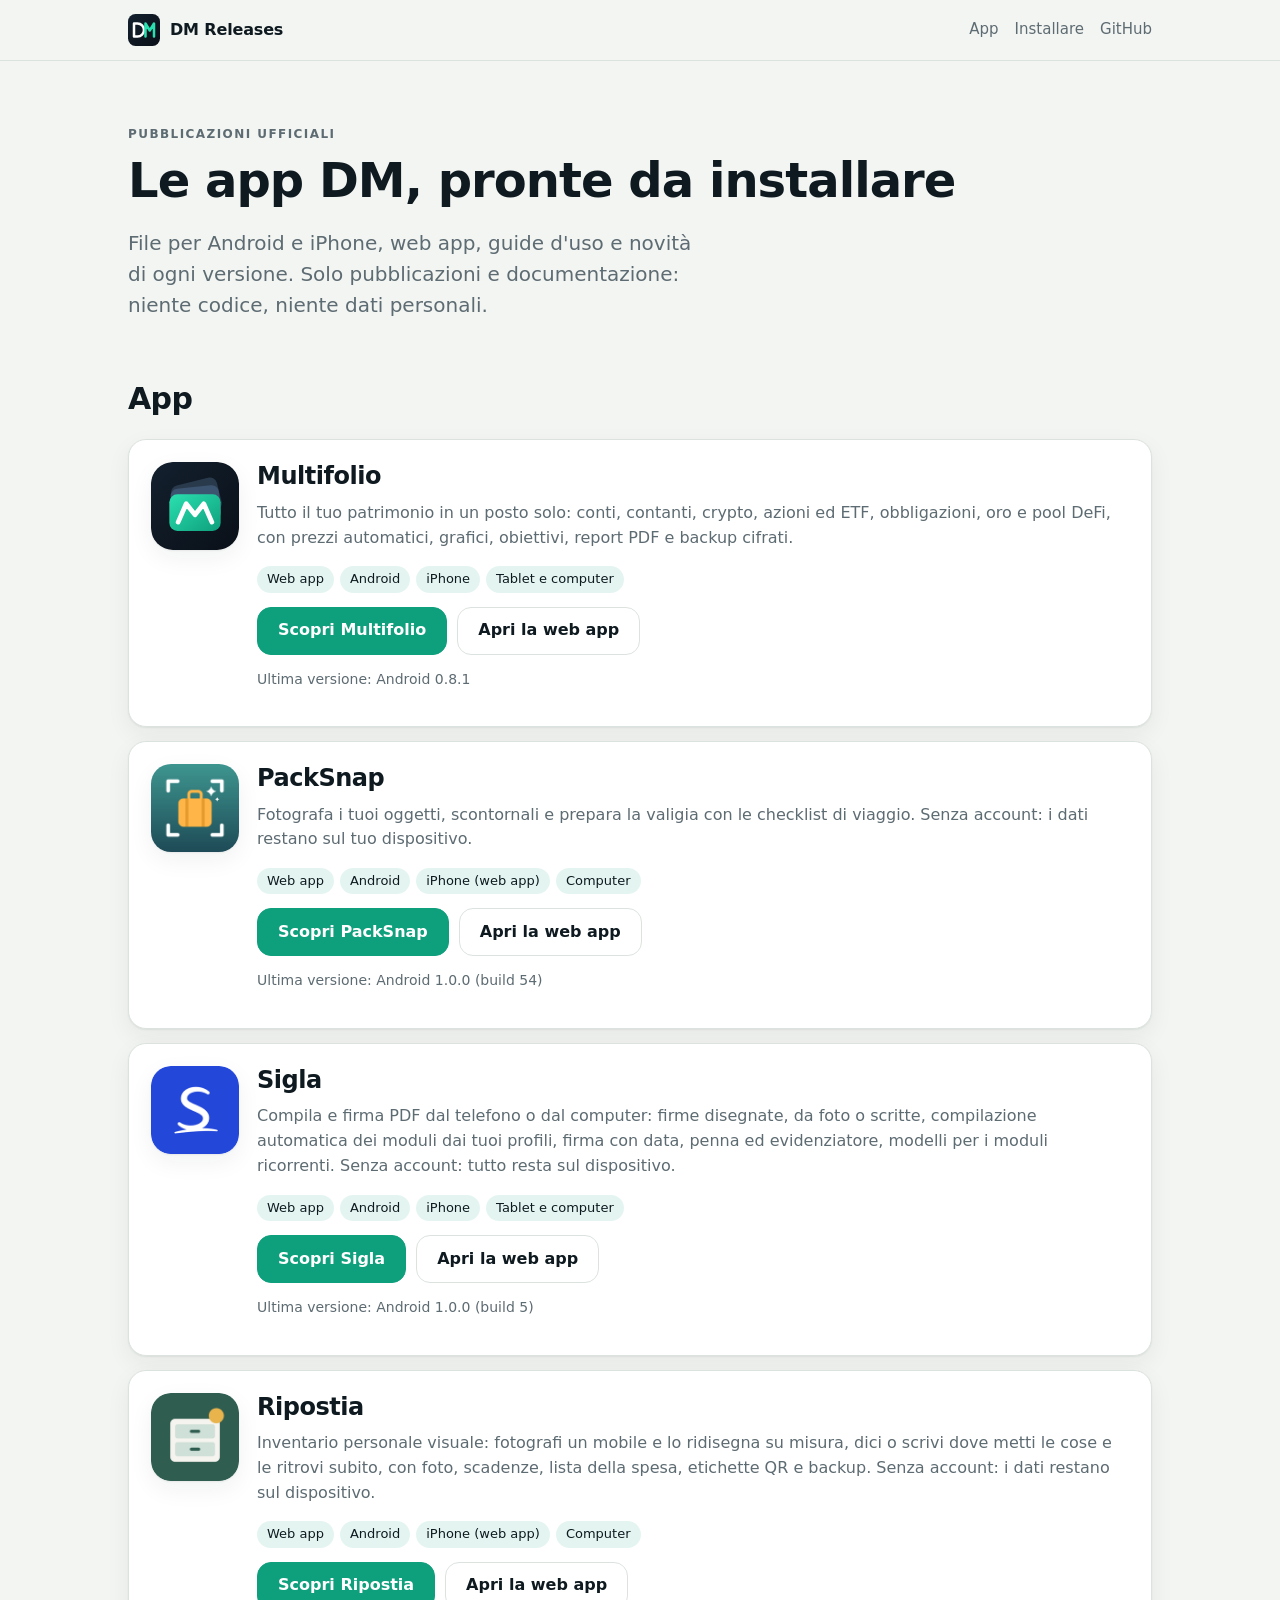
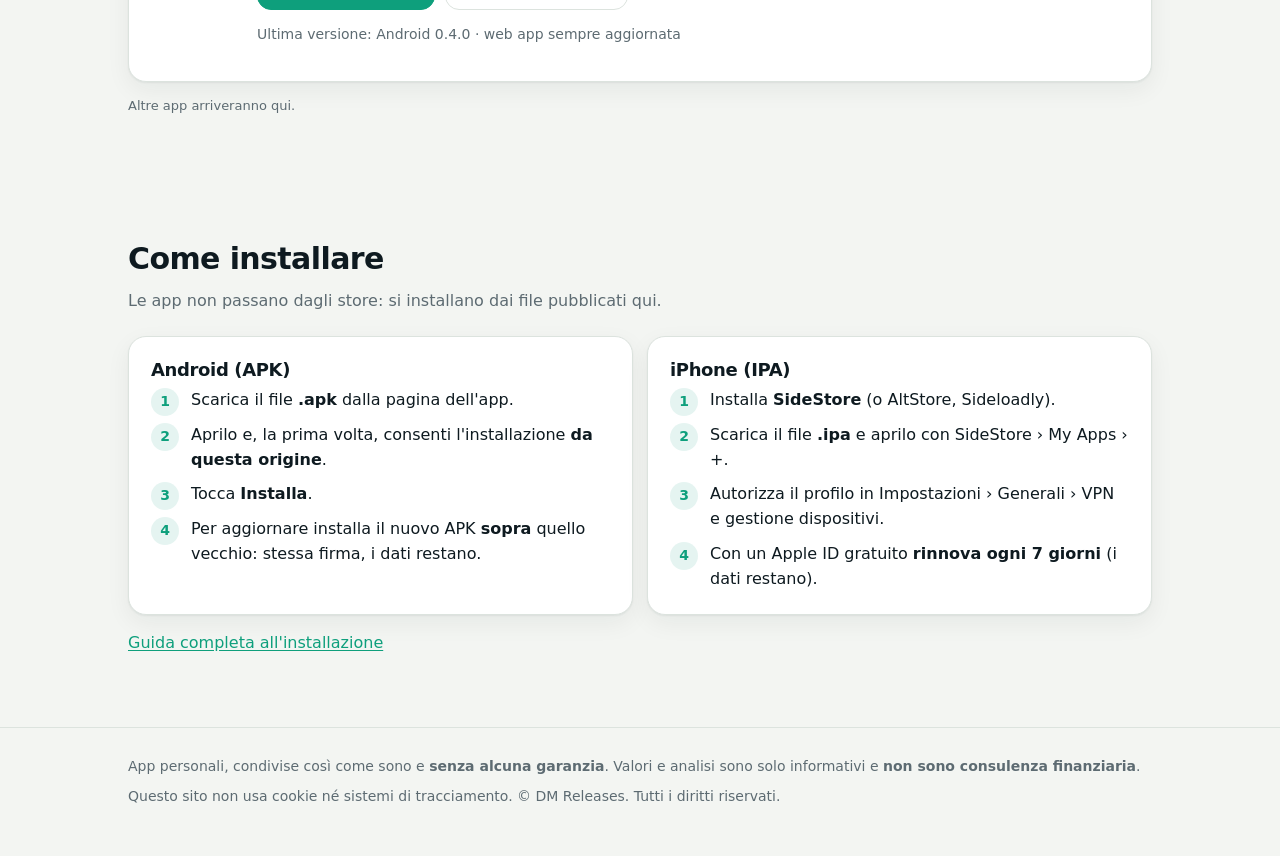
==== commit 607239c2: "Ripostia: vetrina aggiornata alla 0.5.0 (funzioni e immagini nuove) - «Cosa fa» riscritto: mobili su" ====
--- a/docs/index.html
+++ b/docs/index.html
@@ -100,8 +100,8 @@
           <img class="logo" src="assets/ripostia/icona-192.png" alt="Icona di Ripostia" width="88" height="88" style="border-radius:20px">
           <div>
             <h3 style="font-size:24px">Ripostia</h3>
-            <p class="muted">Inventario personale visuale: stanze, mobili, cassetti e oggetti. Dici o scrivi dove metti le cose
-              e le ritrovi subito, con foto, consumi, etichette QR e backup. Senza account: i dati restano sul dispositivo.</p>
+            <p class="muted">Inventario personale visuale: fotografi un mobile e lo ridisegna su misura, dici o scrivi dove metti le cose
+              e le ritrovi subito, con foto, scadenze, lista della spesa, etichette QR e backup. Senza account: i dati restano sul dispositivo.</p>
             <ul class="tags" aria-label="Disponibile per">
               <li>Web app</li><li>Android</li><li>iPhone (web app)</li><li>Computer</li>
             </ul>
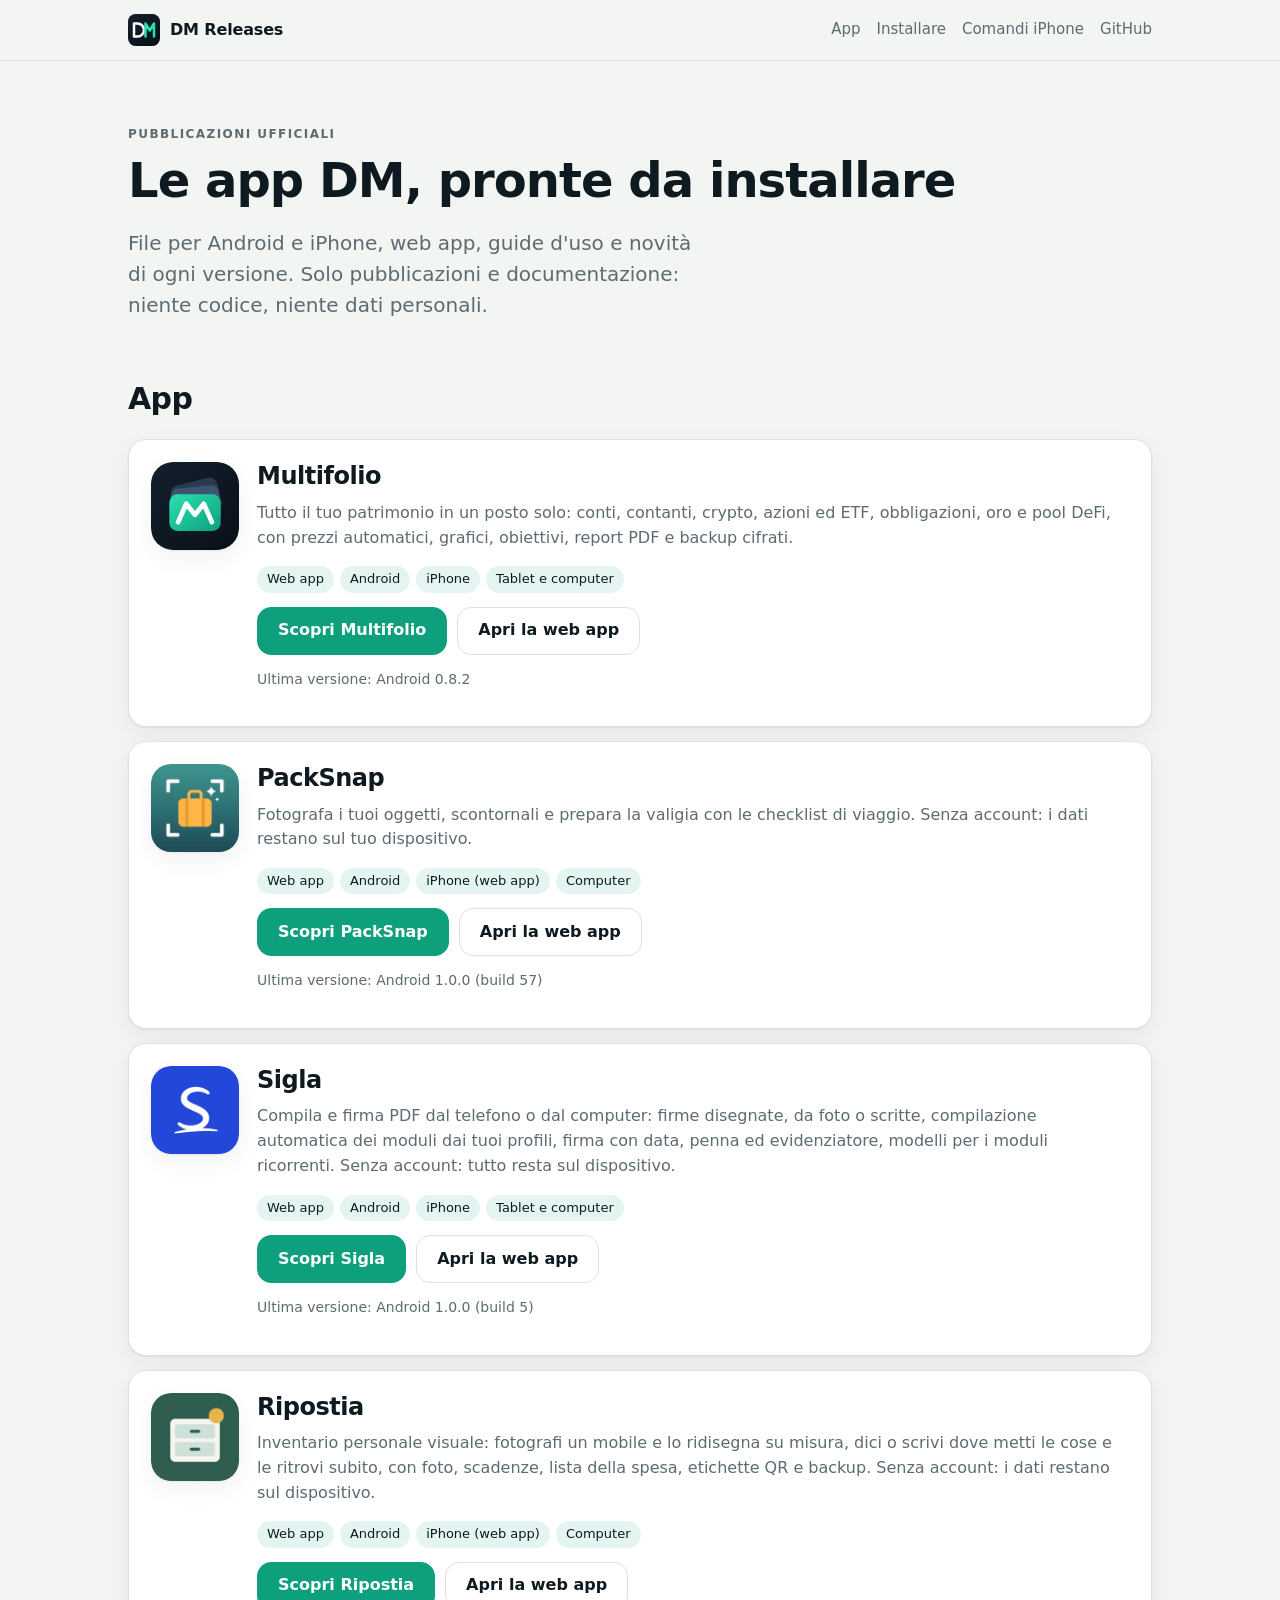
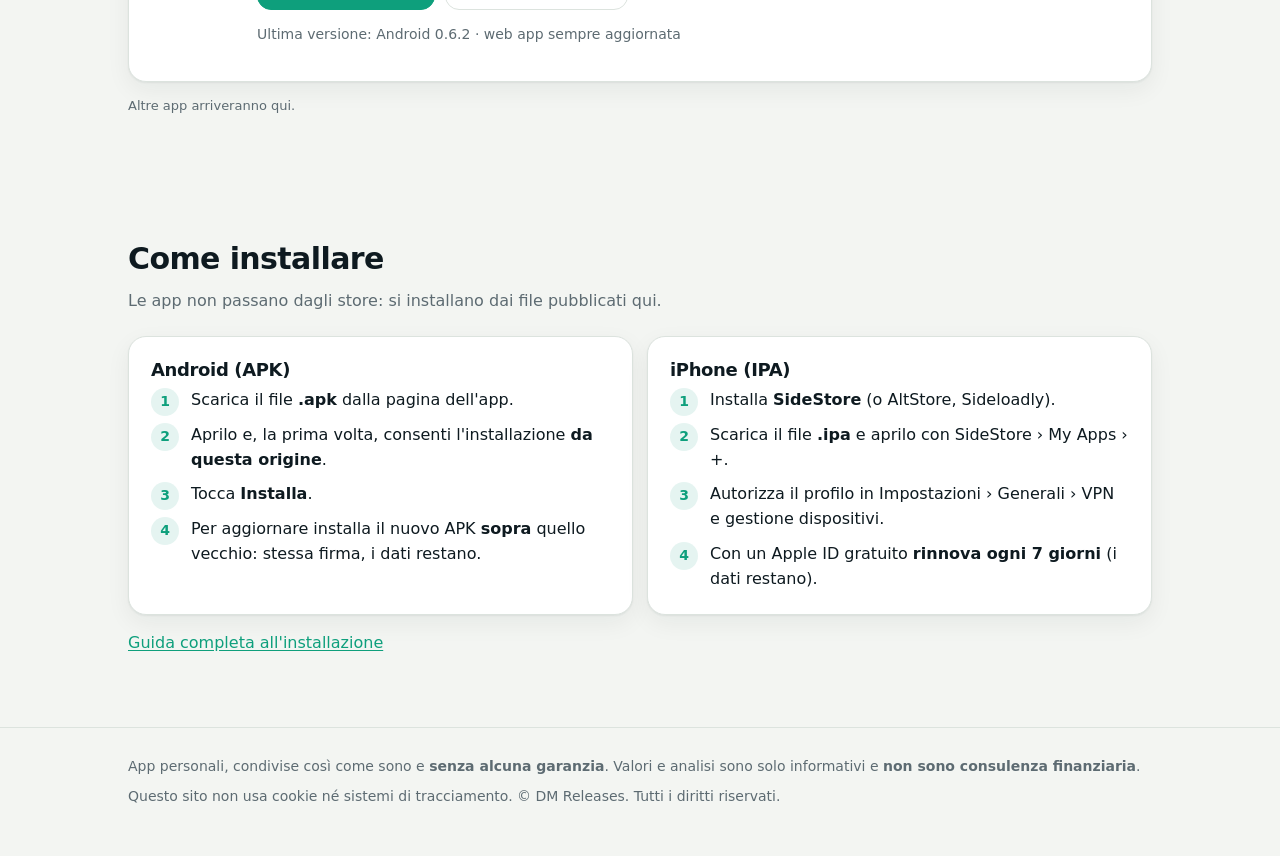
==== commit d2ae12b4: "Publish latest Ledgy and Driver shortcuts with separate guides" ====
--- a/docs/index.html
+++ b/docs/index.html
@@ -22,6 +22,7 @@
       <nav aria-label="Sezioni">
         <a href="#app">App</a>
         <a href="#installare">Installare</a>
+        <a href="shortcuts/">Comandi iPhone</a>
         <a href="https://github.com/Layaris/DMReleases">GitHub</a>
       </nav>
     </div>
